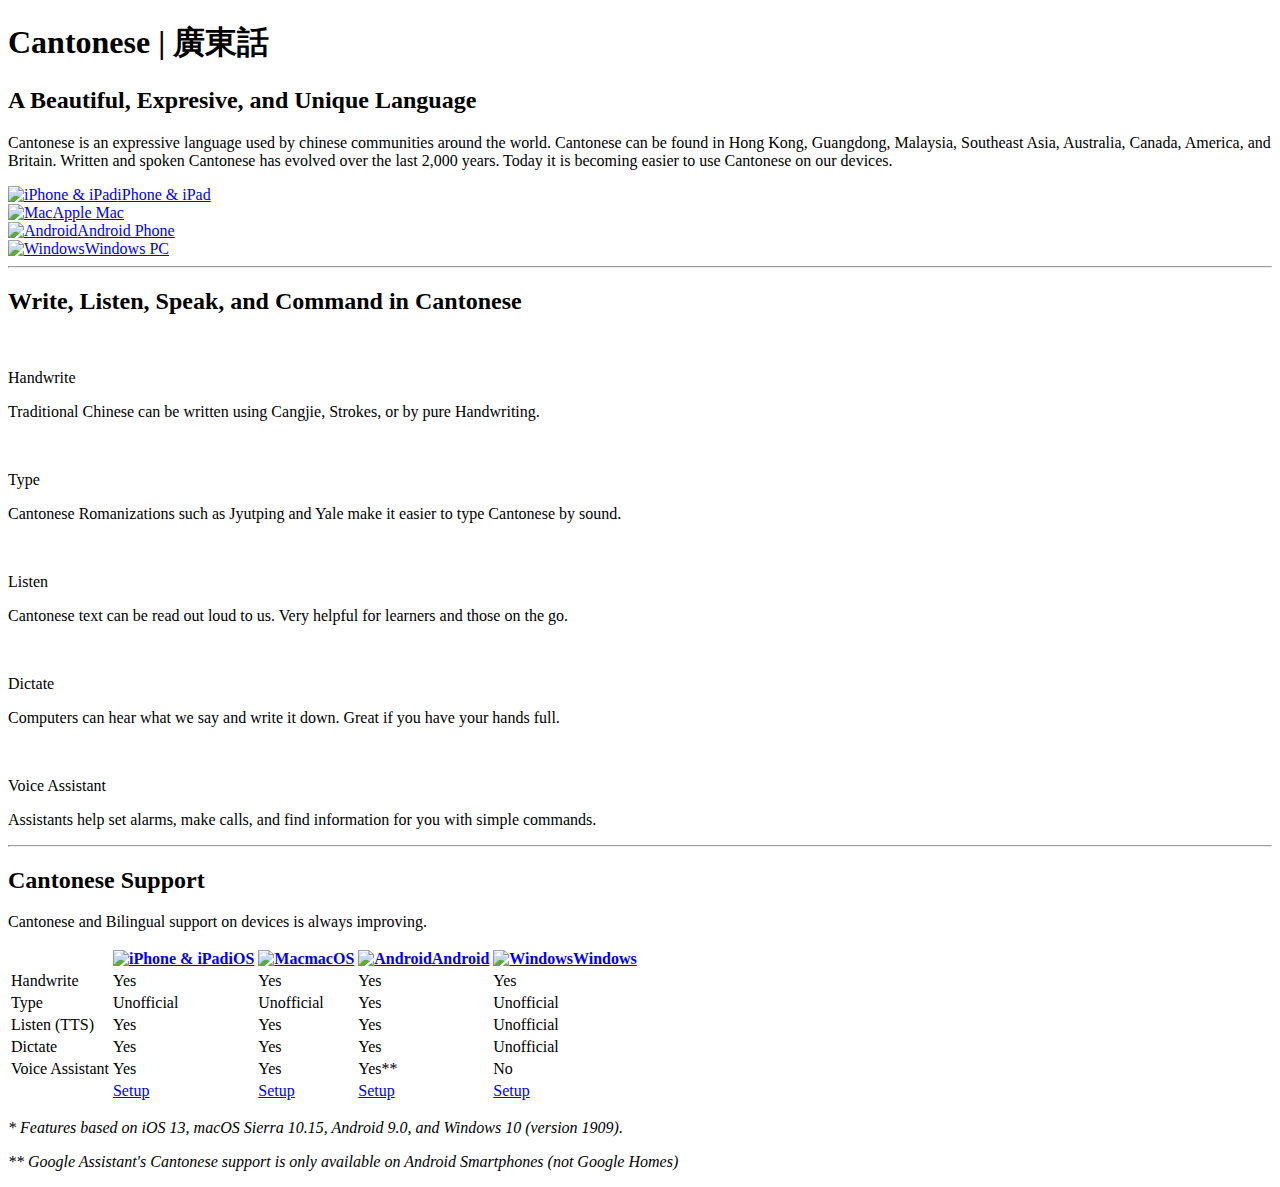
==== index.html @ bf79f3ae "Initial" ====
<!DOCTYPE html>
<html lang="en">

<head>
	<meta charset="UTF-8">
	<title>Cantonese Tools</title>
	<meta name="keywords" content="Cantonese,Hong Kong,Apple,Mac,iPhone,Siri,Phone,Computer,Instructions,Set up, How to, Cantonese input,input,keyboard">
	<meta name="description" content="Instructions for how to input Cantonese on iPhones, Android Phones, and Computers. Whether writing, dictating, or typing Cantonese.">

	<!-- iOS Viewport -->
	<meta name="viewport" content="width=device-width,initial-scale=1,shrink-to-fit=no">
	<!-- Styles -->
	<!-- <link rel="stylesheet" href="font-awesome/css/font-awesome.min.css"> -->
	<link rel="stylesheet" href="font-awesome/css/font-awesome.min.css">
	<link rel="stylesheet" href="css/uikit.css">
	<link rel="stylesheet" href="css/uikit-h-base.css">
	<link rel="stylesheet" href="css/cantonese-tools.css">
	
	<!-- JS -->
	<script src="/js/ga-track.js"></script> <!-- Add GA Track code to every webpage -->
	<script src="js/jquery-2.1.3.min.js"></script>
	<script src="headerfooter.js"></script>
</head>

<body class="home index">
<div class="page home">
	<h1>Cantonese | <span class="nobreak">廣東話</span></h1>
	<h2>A Beautiful, Expresive, and Unique Language </h2>
	<div class="banner"></div>
	<p>Cantonese is an expressive language used by chinese communities around the world. Cantonese can be found in Hong Kong, Guangdong, Malaysia, Southeast Asia, Australia, Canada, America, and Britain. Written and spoken Cantonese has evolved over the last 2,000 years. Today it is becoming easier to use Cantonese on our devices.</p>

	<div class="medium-links">
		<div><a href="ios.html"><img src="images/icons/icons8-iPhone_4.png" alt="iPhone & iPad"><span>iPhone & iPad</span></a></div>
		<div><a href="mac.html"><img src="images/icons/icons8-Mac-Client_3-2.png" alt="Mac"><span>Apple Mac</span></a></div>
		<div><a href="android.html"><img src="images/icons/icons8-Android_2.png" alt="Android"><span>Android Phone</span></a></div>
		<div><a href="windows.html"><img src="images/icons/icons8-Windows-Client_5-2.png" alt="Windows"><span>Windows PC</span></a></div>
		<!-- <div class="wip"><img src="images/icons/icons8-Windows-Client_5-2.png" alt="Windows">	<span>Windows PC</span></div> -->
	</div>

	<hr>
	<h2>Write, Listen, Speak, and Command in Cantonese</h2>
	<div class="capabilities">
		<div><span class="fa"></span><p class="title">Handwrite</p><p class="description">Traditional Chinese can be written using Cangjie, Strokes, or by pure Handwriting.</p></div>
		<div><span class="fa"></span><p class="title">Type</p><p class="description">Cantonese Romanizations such as Jyutping and Yale make it easier to type Cantonese by sound.</p></div>
		<div><span class="fa"></span><p class="title">Listen</p><p class="description">Cantonese text can be read out loud to us. Very helpful for learners and those on the go.</p></div>
		<div><span class="fa"></span><p class="title">Dictate</p><p class="description">Computers can hear what we say and write it down. Great if you have your hands full.</p></div>
		<div><span class="fa"></span><p class="title">Voice Assistant</p><p class="description">Assistants help set alarms, make calls, and find information for you with simple commands.</p></div>
	</div>

	<hr>
	<h2>Cantonese Support</h2>
	<p>Cantonese and Bilingual support on devices is always improving.</p>
	<table class="support">
	<thead><tr>
		<th></th>
		<th><a href="ios.html"><img src="images/icons/icons8-iPhone_4.png" alt="iPhone & iPad"><span>iOS</span></a></th>
		<th><a href="mac.html"><img src="images/icons/icons8-Mac-Client_3-2.png" alt="Mac"><span>macOS</span></a></th>
		<th><a href="android.html"><img src="images/icons/icons8-Android_2.png" alt="Android"><span>Android</span></a></th>
		<th><a href="windows.html"><img src="images/icons/icons8-Windows-Client_5-2.png" alt="Windows"><span>Windows</span></a></th>
		<!-- <th><img class="wip" src="images/icons/icons8-Windows-Client_5-2.png" alt="Windows"><span>Windows</span></th> -->
	</tr></thead>
	<tbody>
		<tr><td>Handwrite</td><td class="high">Yes</td><td class="high">Yes</td><td class="high">Yes</td><td class="high">Yes</td></tr>
		<tr><td>Type</td><td class="mid">Unofficial</td><td class="mid">Unofficial</td><td class="high">Yes</td><td class="mid">Unofficial</td></tr>
		<tr><td>Listen (TTS)</td><td class="high">Yes</td><td class="high">Yes</td><td class="high">Yes</td><td class="mid">Unofficial</td></tr>
		<tr><td>Dictate</td><td class="high">Yes</td><td class="high">Yes</td><td class="high">Yes</td><td class="mid">Unofficial</td></tr>
		<tr><td>Voice Assistant</td><td class="high">Yes</td><td class="high">Yes</td><td class="mid">Yes**</td><td class="low">No</td></tr>
		<tr><td>&nbsp;</td>
			<td><a href="ios.html" class="cta">Setup</a></td>
			<td><a href="mac.html" class="cta">Setup</a></td>
			<td><a href="android.html" class="cta">Setup</a></td>
			<td><a href="windows.html" class="cta">Setup</a></td>
	</tbody>
	</table>

	<p><em>* Features based on iOS 13, macOS Sierra 10.15, Android 9.0, and Windows 10 (version 1909).</em></p>
	<p><em>** Google Assistant's Cantonese support is only available on Android Smartphones (not Google Homes)</em></p>
	<!-- <p><em>*** For Windows instructions, please see: <br>Windows Chinese Language Packs (<a href="http://www.pinyinjoe.com/windows-10/windows-10-chinese-handwriting-speech-display-language-packs.htm">pinyinjoe</a>, <a href="https://support.office.com/en-us/article/Using-the-Speak-feature-with-Multilingual-TTS-e522a4f2-37cb-492b-be6a-8997d23dfe70">microsoft</a>), and Cantonese Pinyin Input (<a href="http://www.cpime.hk/p/cantonese-pinyin-input-software.html?lang=en">cpime</a>)</em></p> -->

</div>
</body>
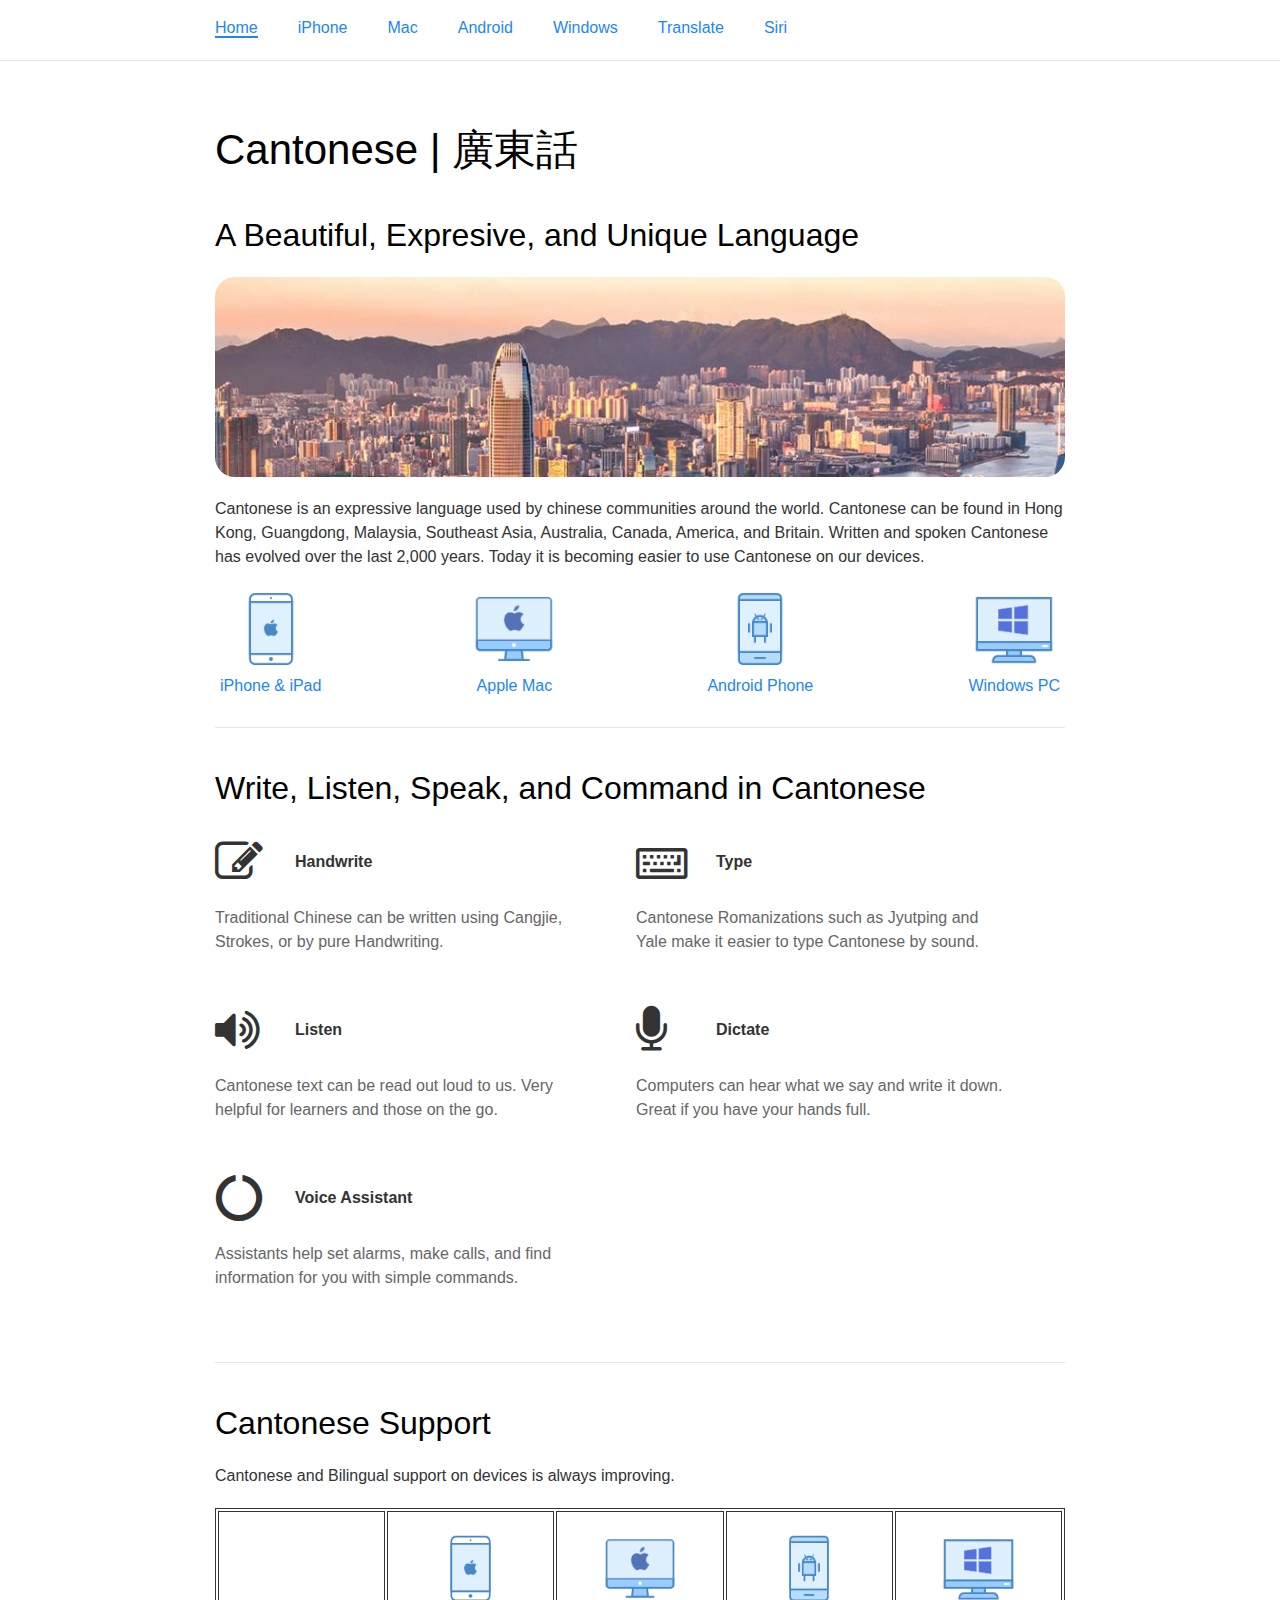
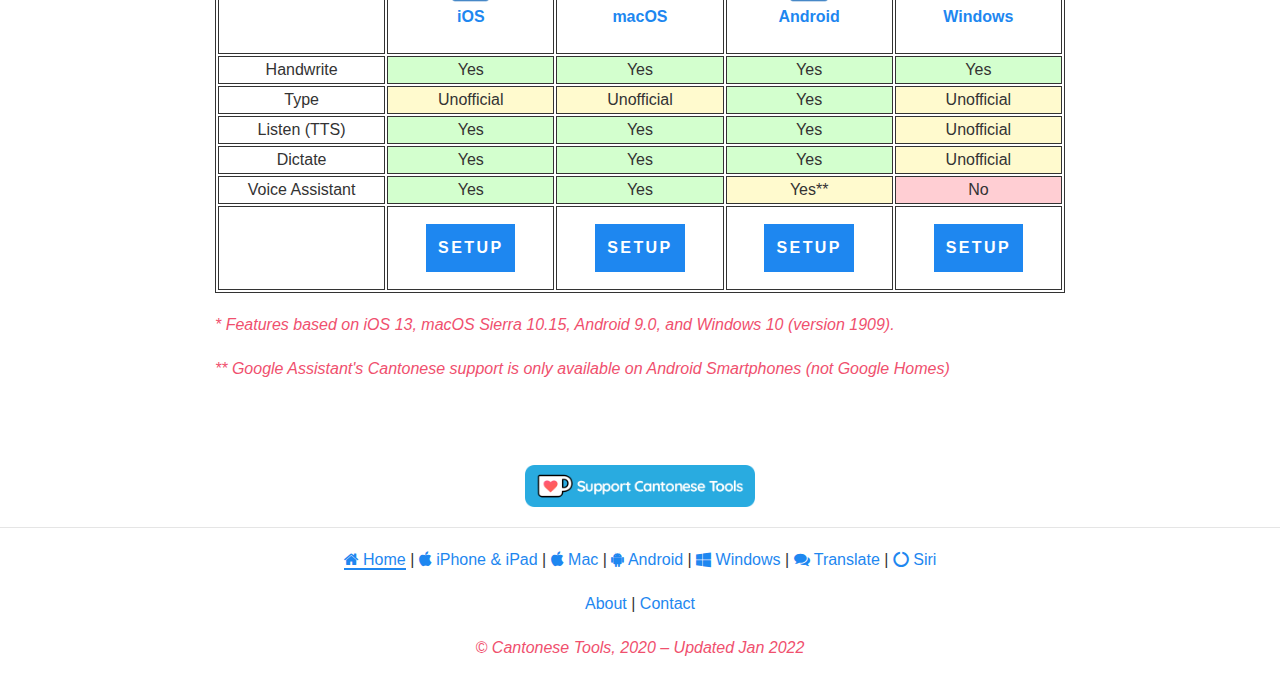
==== commit b11c5b50: "GA4" ====
--- a/index.html
+++ b/index.html
@@ -18,6 +18,14 @@
 	
 	<!-- JS -->
 	<script src="/js/ga-track.js"></script> <!-- Add GA Track code to every webpage -->
+	<!-- New GA4 - Google tag (gtag.js) -->
+	<script async src="https://www.googletagmanager.com/gtag/js?id=G-55HPLB9DBF"></script>
+	<script>
+	  window.dataLayer = window.dataLayer || [];
+	  function gtag(){dataLayer.push(arguments);}
+	  gtag('js', new Date());
+	  gtag('config', 'G-55HPLB9DBF');
+	</script>
 	<script src="js/jquery-2.1.3.min.js"></script>
 	<script src="headerfooter.js"></script>
 </head>
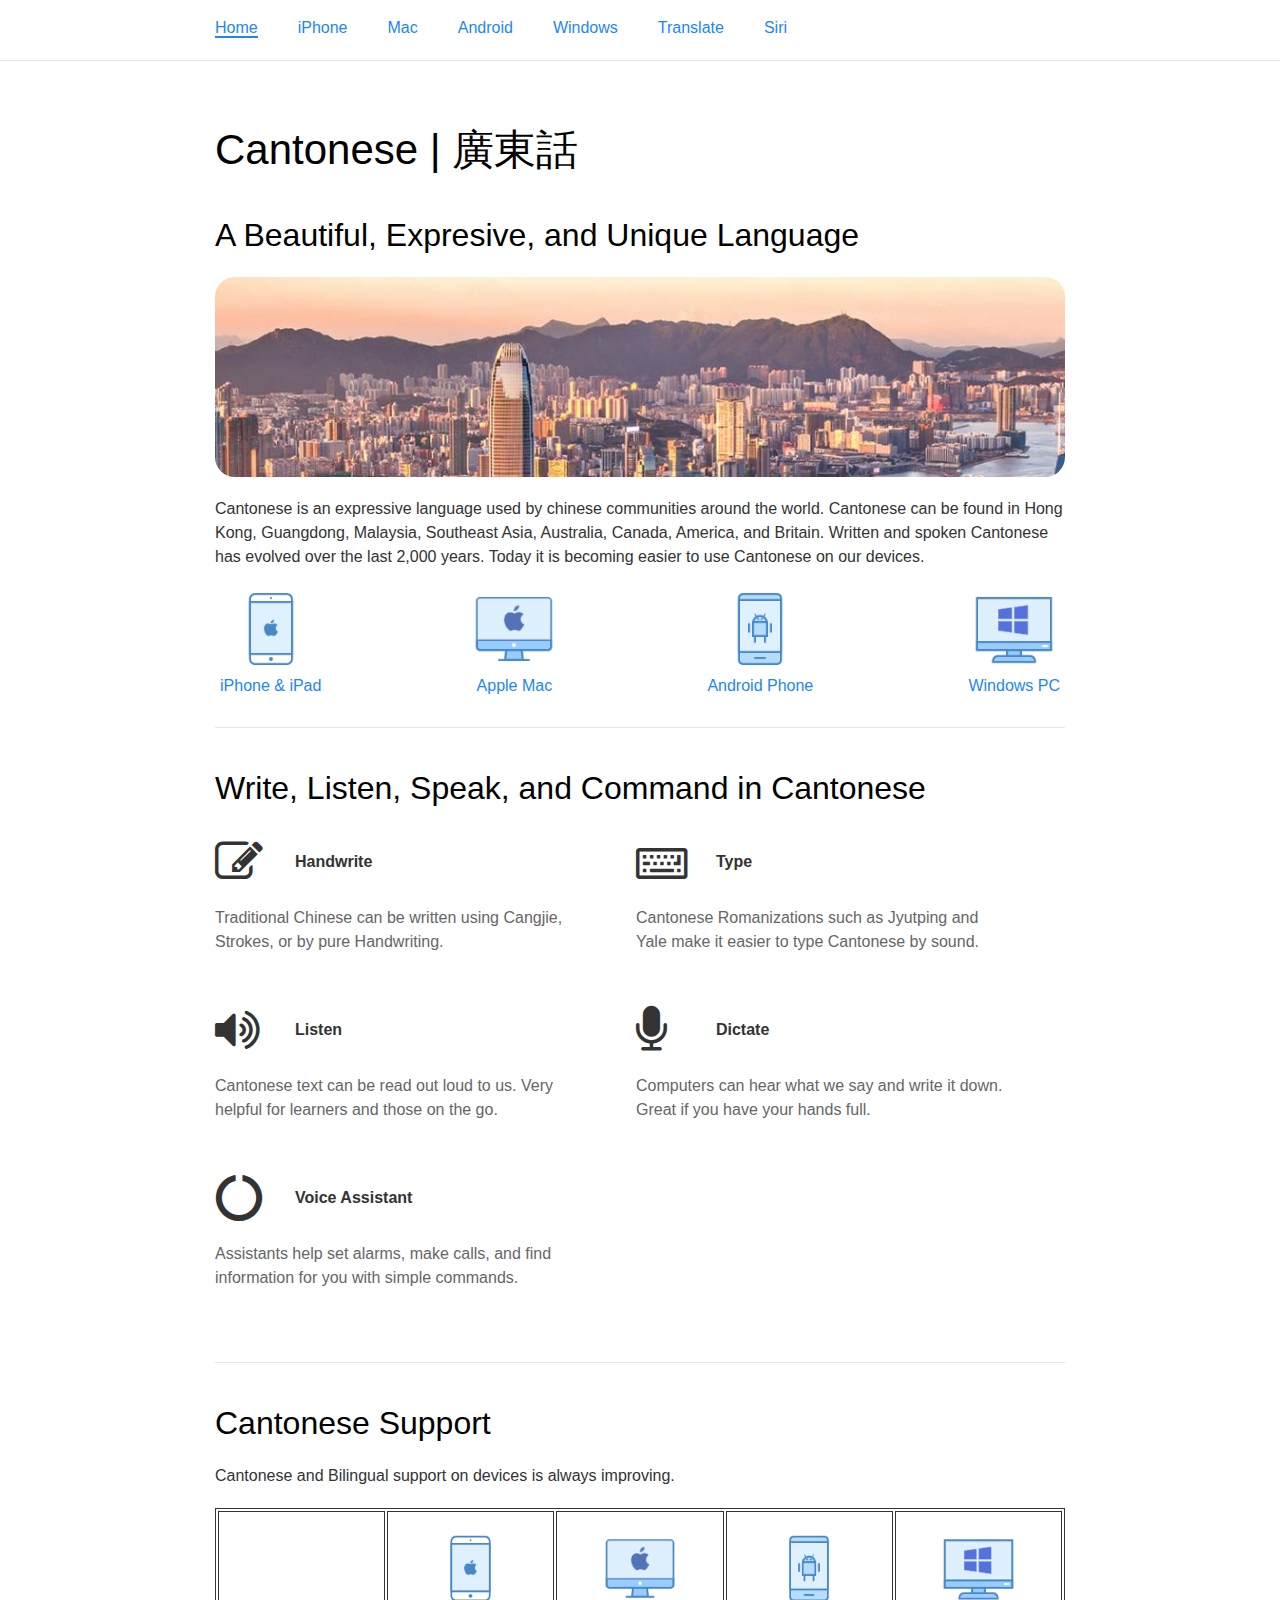
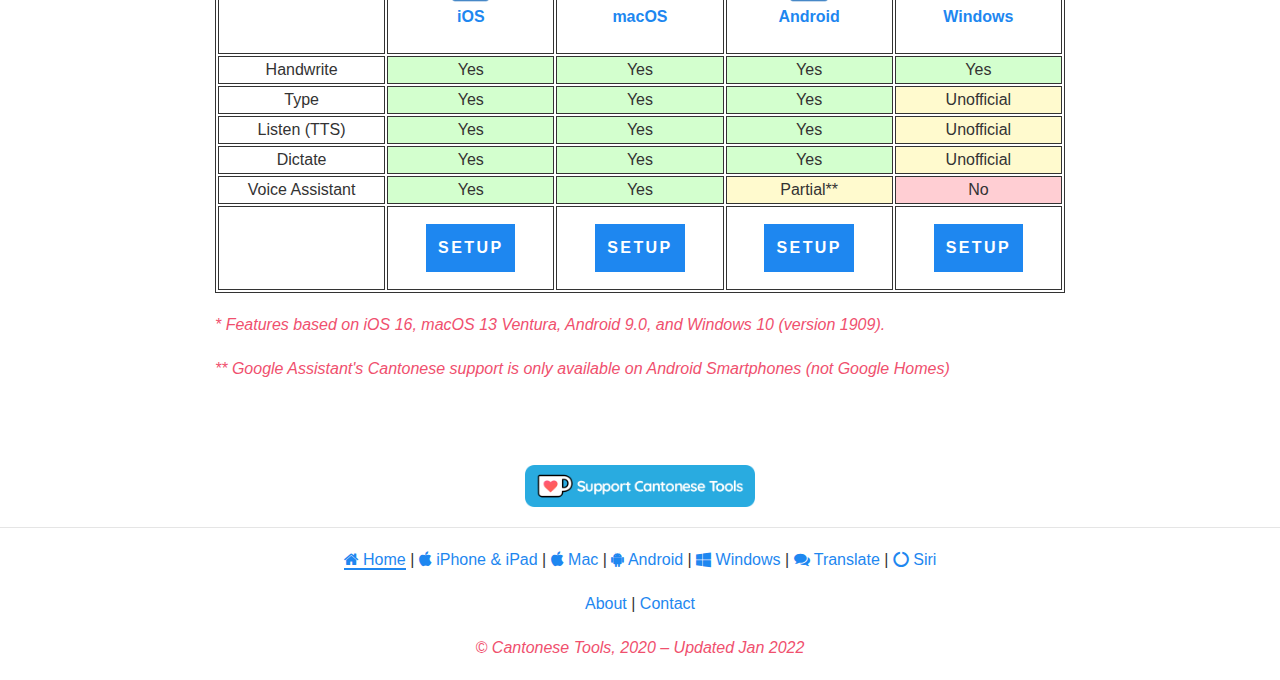
==== commit f8257d53: "Cantonese Jyutping Input added for iPhones, iPads, and Macs" ====
--- a/index.html
+++ b/index.html
@@ -4,7 +4,7 @@
 <head>
 	<meta charset="UTF-8">
 	<title>Cantonese Tools</title>
-	<meta name="keywords" content="Cantonese,Hong Kong,Apple,Mac,iPhone,Siri,Phone,Computer,Instructions,Set up, How to, Cantonese input,input,keyboard">
+	<meta name="keywords" content="Cantonese,Hong Kong,Apple,Mac,iPhone,Siri,Phone,Computer,Instructions,Set up, How to, Cantonese input,input,keyboard,廣東話,粵語,香港">
 	<meta name="description" content="Instructions for how to input Cantonese on iPhones, Android Phones, and Computers. Whether writing, dictating, or typing Cantonese.">
 
 	<!-- iOS Viewport -->
@@ -69,10 +69,10 @@
 	</tr></thead>
 	<tbody>
 		<tr><td>Handwrite</td><td class="high">Yes</td><td class="high">Yes</td><td class="high">Yes</td><td class="high">Yes</td></tr>
-		<tr><td>Type</td><td class="mid">Unofficial</td><td class="mid">Unofficial</td><td class="high">Yes</td><td class="mid">Unofficial</td></tr>
+		<tr><td>Type</td><td class="high">Yes</td><td class="high">Yes</td><td class="high">Yes</td><td class="mid">Unofficial</td></tr>
 		<tr><td>Listen (TTS)</td><td class="high">Yes</td><td class="high">Yes</td><td class="high">Yes</td><td class="mid">Unofficial</td></tr>
 		<tr><td>Dictate</td><td class="high">Yes</td><td class="high">Yes</td><td class="high">Yes</td><td class="mid">Unofficial</td></tr>
-		<tr><td>Voice Assistant</td><td class="high">Yes</td><td class="high">Yes</td><td class="mid">Yes**</td><td class="low">No</td></tr>
+		<tr><td>Voice Assistant</td><td class="high">Yes</td><td class="high">Yes</td><td class="mid">Partial**</td><td class="low">No</td></tr>
 		<tr><td>&nbsp;</td>
 			<td><a href="ios.html" class="cta">Setup</a></td>
 			<td><a href="mac.html" class="cta">Setup</a></td>
@@ -81,7 +81,7 @@
 	</tbody>
 	</table>
 
-	<p><em>* Features based on iOS 13, macOS Sierra 10.15, Android 9.0, and Windows 10 (version 1909).</em></p>
+	<p><em>* Features based on iOS 16, macOS 13 Ventura, Android 9.0, and Windows 10 (version 1909).</em></p>
 	<p><em>** Google Assistant's Cantonese support is only available on Android Smartphones (not Google Homes)</em></p>
 	<!-- <p><em>*** For Windows instructions, please see: <br>Windows Chinese Language Packs (<a href="http://www.pinyinjoe.com/windows-10/windows-10-chinese-handwriting-speech-display-language-packs.htm">pinyinjoe</a>, <a href="https://support.office.com/en-us/article/Using-the-Speak-feature-with-Multilingual-TTS-e522a4f2-37cb-492b-be6a-8997d23dfe70">microsoft</a>), and Cantonese Pinyin Input (<a href="http://www.cpime.hk/p/cantonese-pinyin-input-software.html?lang=en">cpime</a>)</em></p> -->
 
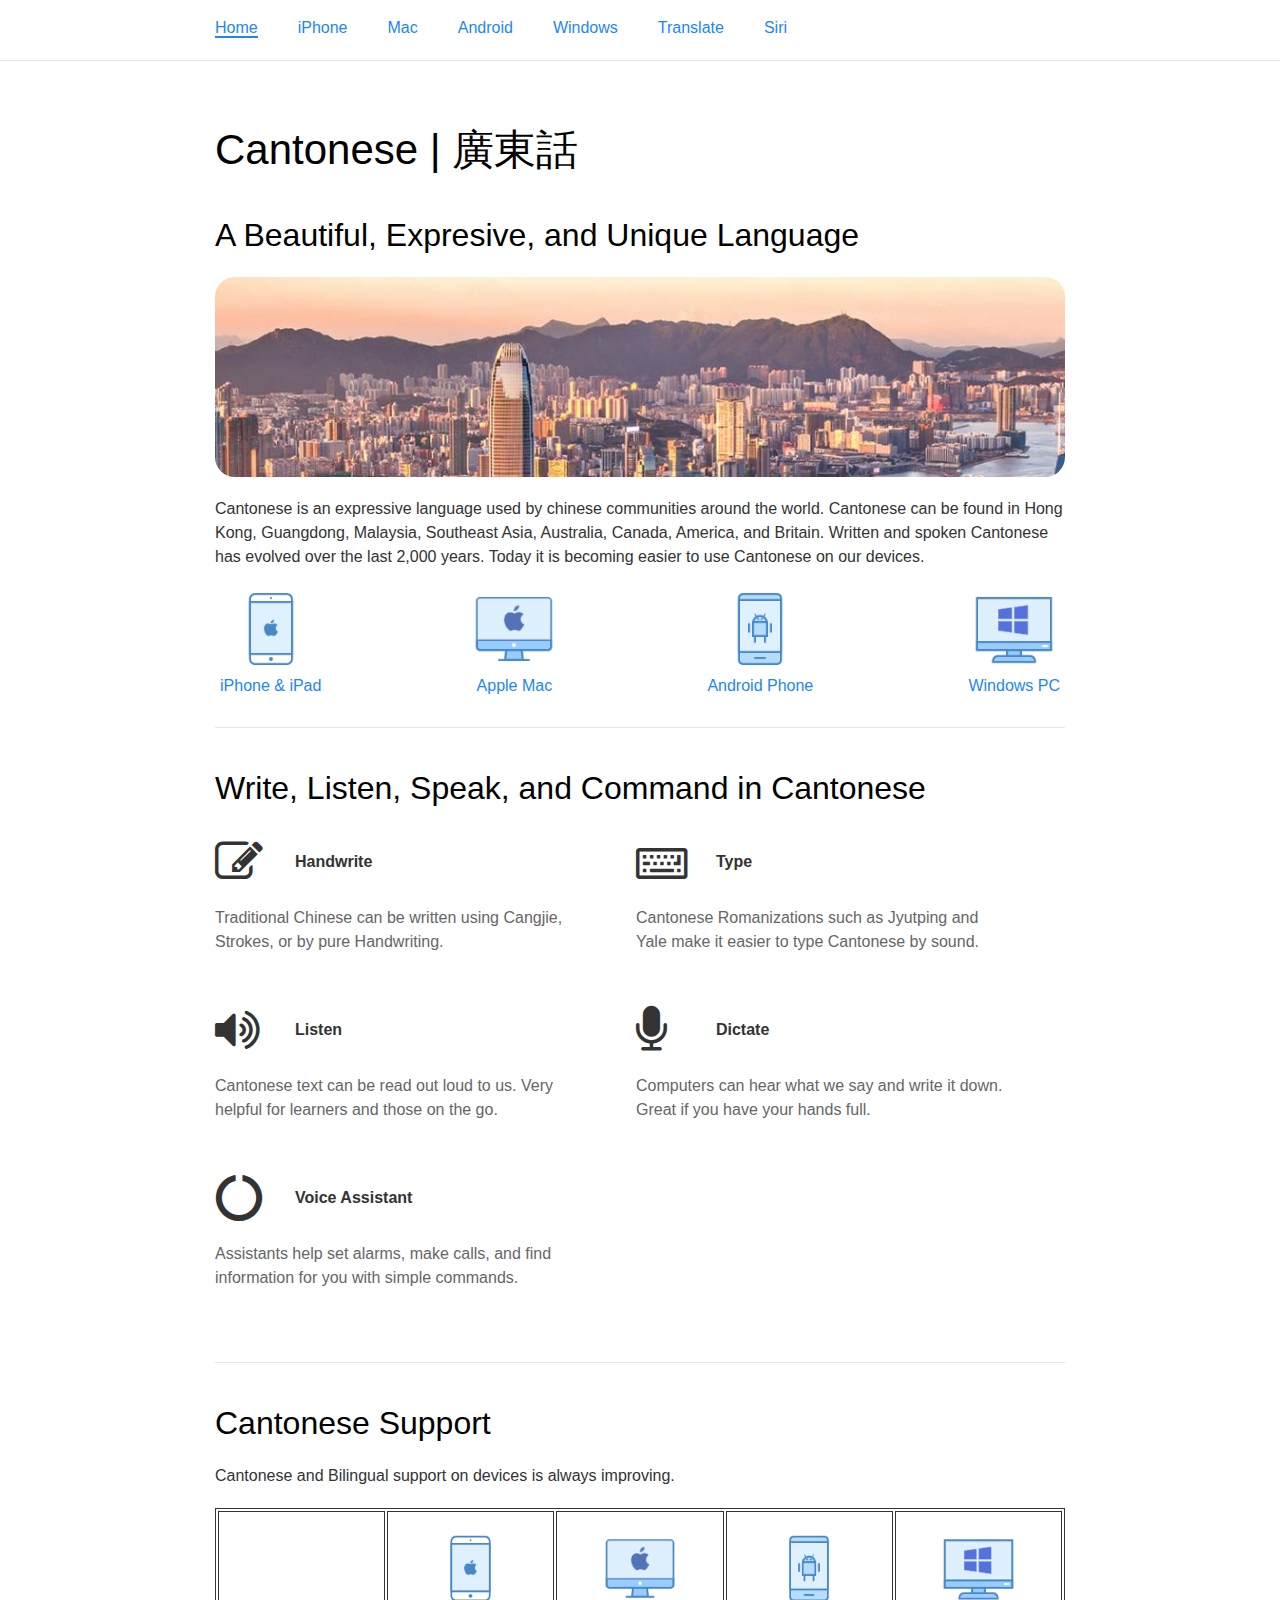
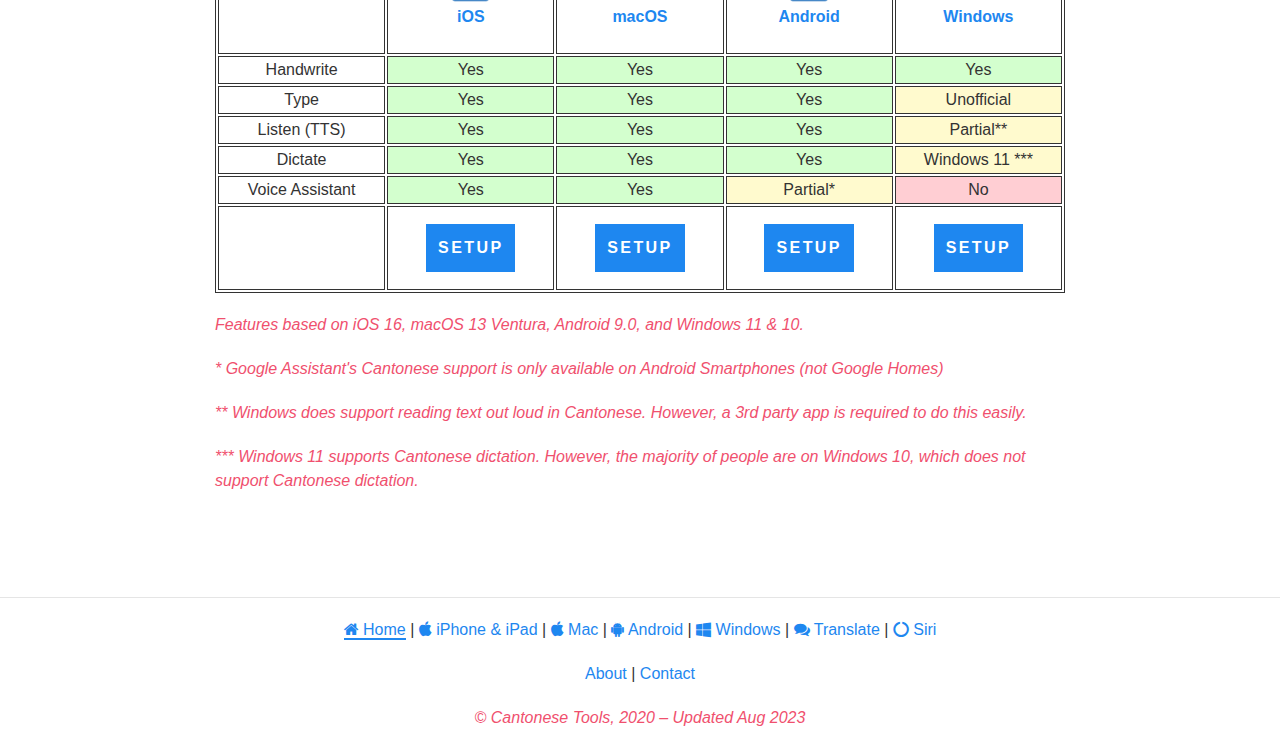
==== commit f7a5fccc: "Windows 11 Updates" ====
--- a/index.html
+++ b/index.html
@@ -70,9 +70,9 @@
 	<tbody>
 		<tr><td>Handwrite</td><td class="high">Yes</td><td class="high">Yes</td><td class="high">Yes</td><td class="high">Yes</td></tr>
 		<tr><td>Type</td><td class="high">Yes</td><td class="high">Yes</td><td class="high">Yes</td><td class="mid">Unofficial</td></tr>
-		<tr><td>Listen (TTS)</td><td class="high">Yes</td><td class="high">Yes</td><td class="high">Yes</td><td class="mid">Unofficial</td></tr>
-		<tr><td>Dictate</td><td class="high">Yes</td><td class="high">Yes</td><td class="high">Yes</td><td class="mid">Unofficial</td></tr>
-		<tr><td>Voice Assistant</td><td class="high">Yes</td><td class="high">Yes</td><td class="mid">Partial**</td><td class="low">No</td></tr>
+		<tr><td>Listen (TTS)</td><td class="high">Yes</td><td class="high">Yes</td><td class="high">Yes</td><td class="mid">Partial**</td></tr>
+		<tr><td>Dictate</td><td class="high">Yes</td><td class="high">Yes</td><td class="high">Yes</td><td class="mid">Windows 11 ***</td></tr>
+		<tr><td>Voice Assistant</td><td class="high">Yes</td><td class="high">Yes</td><td class="mid">Partial*</td><td class="low">No</td></tr>
 		<tr><td>&nbsp;</td>
 			<td><a href="ios.html" class="cta">Setup</a></td>
 			<td><a href="mac.html" class="cta">Setup</a></td>
@@ -81,8 +81,10 @@
 	</tbody>
 	</table>
 
-	<p><em>* Features based on iOS 16, macOS 13 Ventura, Android 9.0, and Windows 10 (version 1909).</em></p>
-	<p><em>** Google Assistant's Cantonese support is only available on Android Smartphones (not Google Homes)</em></p>
+	<p><em>Features based on iOS 16, macOS 13 Ventura, Android 9.0, and Windows 11 & 10.</em></p>
+	<p><em>* Google Assistant's Cantonese support is only available on Android Smartphones (not Google Homes)</em></p>
+	<p><em>** Windows does support reading text out loud in Cantonese. However, a 3rd party app is required to do this easily.</em></p>
+	<p><em>*** Windows 11 supports Cantonese dictation. However, the majority of people are on Windows 10, which does not support Cantonese dictation.</em></p>
 	<!-- <p><em>*** For Windows instructions, please see: <br>Windows Chinese Language Packs (<a href="http://www.pinyinjoe.com/windows-10/windows-10-chinese-handwriting-speech-display-language-packs.htm">pinyinjoe</a>, <a href="https://support.office.com/en-us/article/Using-the-Speak-feature-with-Multilingual-TTS-e522a4f2-37cb-492b-be6a-8997d23dfe70">microsoft</a>), and Cantonese Pinyin Input (<a href="http://www.cpime.hk/p/cantonese-pinyin-input-software.html?lang=en">cpime</a>)</em></p> -->
 
 </div>
